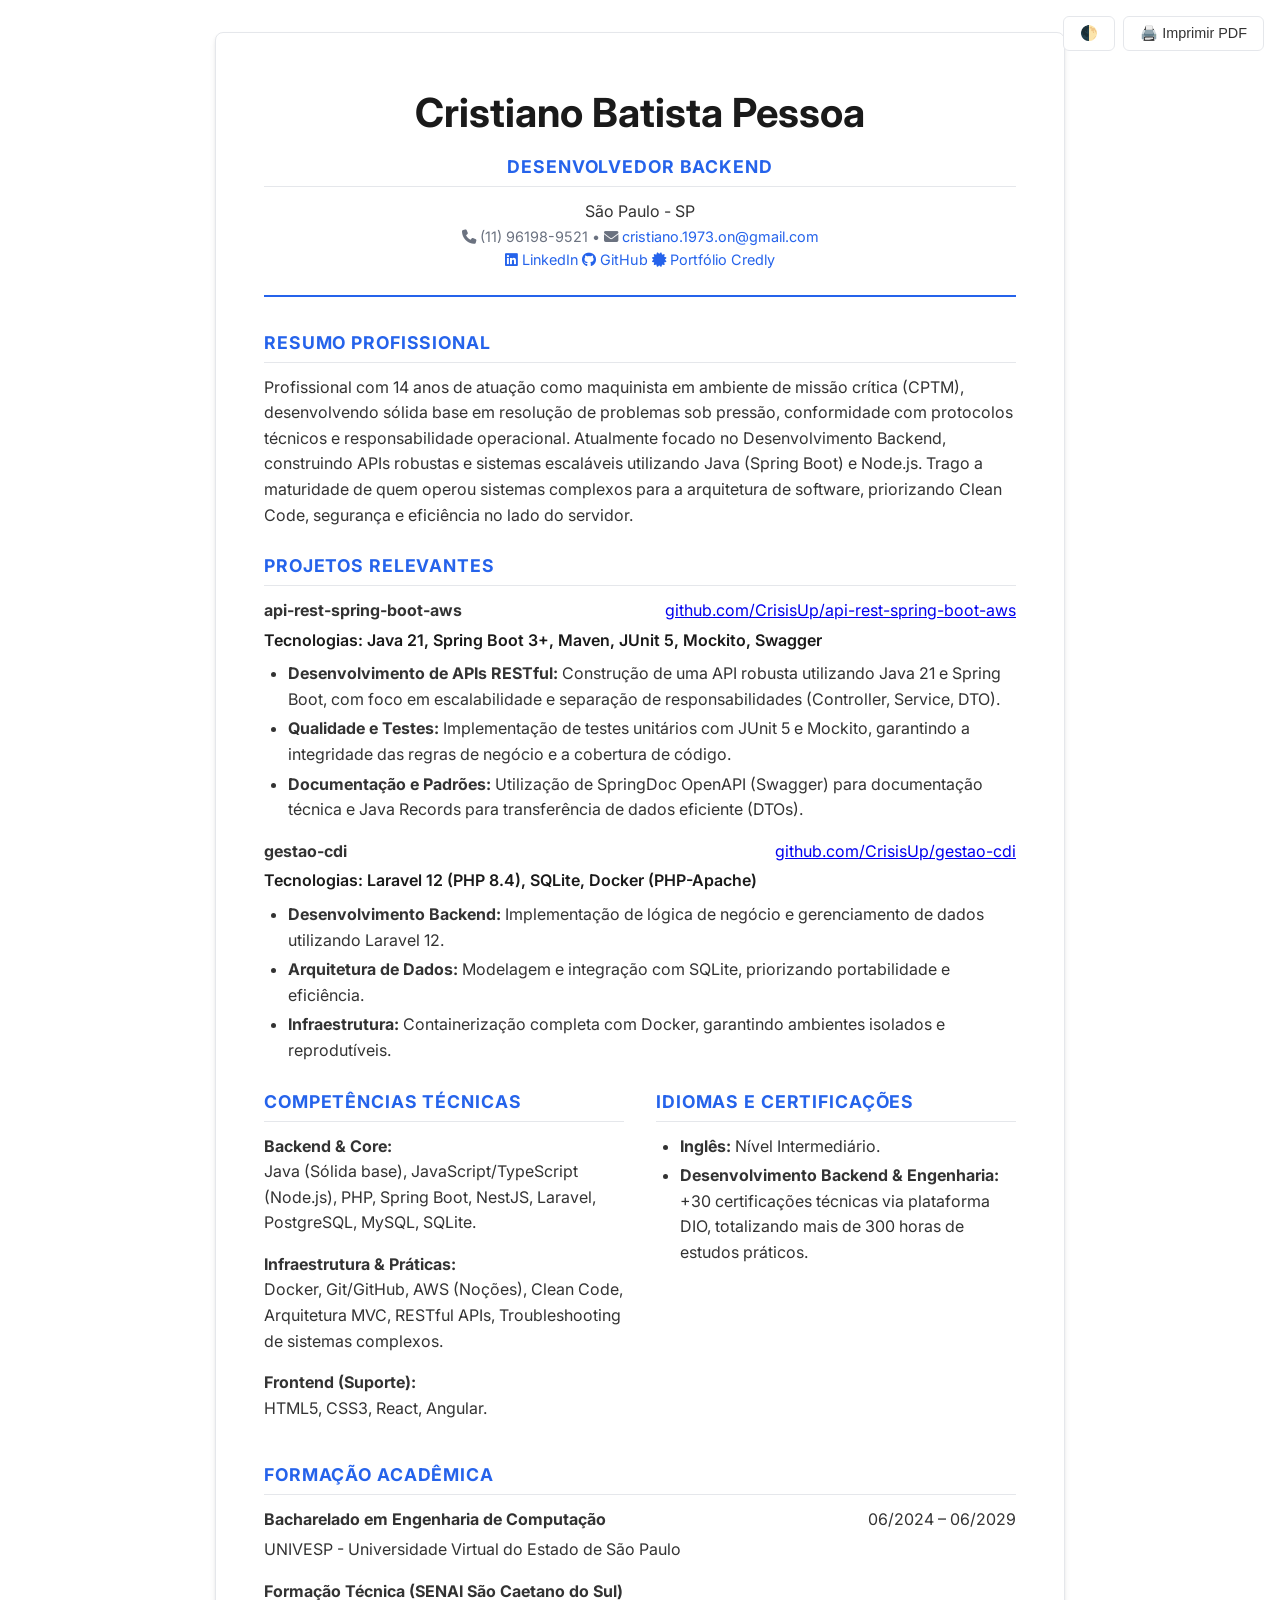
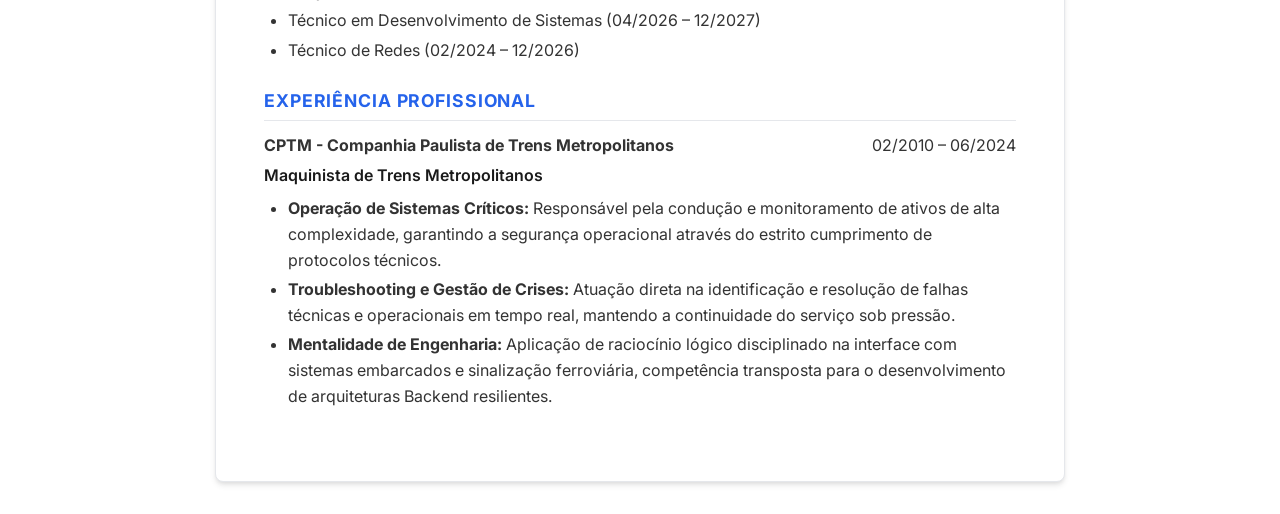
==== backend.html @ 1d25a144 "second commit" ====
<!DOCTYPE html>
<html lang="pt-BR">

<head>
    <meta charset="UTF-8">
    <meta name="viewport" content="width=device-width, initial-scale=1.0">
    <meta name="description"
        content="Currículo Profissional de Cristiano Batista Pessoa - Desenvolvedor Backend focado em sistemas críticos.">
    <meta name="keywords"
        content="Backend, Desenvolvedor, Java, Node, Spring Boot, PostgreSQL, Docker, CPTM, Transição de Carreira">
    <meta name="author" content="Cristiano Batista Pessoa">
    <title>Cristiano Pessoa | Desenvolvedor Backend</title>
    <link rel="stylesheet" href="styles.css">
    <link rel="preconnect" href="https://fonts.googleapis.com">
    <link rel="preconnect" href="https://fonts.gstatic.com" crossorigin>
    <link href="https://fonts.googleapis.com/css2?family=Inter:wght@400;600;700&display=swap" rel="stylesheet">
    <link rel="stylesheet" href="https://cdnjs.cloudflare.com/ajax/libs/font-awesome/6.5.1/css/all.min.css">
</head>

<body>
    <div class="controls no-print">
        <button id="theme-toggle" title="Alternar Tema">🌓</button>
        <button id="print-btn" title="Imprimir PDF">🖨️ Imprimir PDF</button>
    </div>

    <main class="resume-container">
        <header>
            <h1 id="name">Cristiano Batista Pessoa</h1>
            <h2 class="job-title">Desenvolvedor Backend</h2>
            <p id="location">São Paulo - SP</p>
            
            <div class="contact-info">
                <div class="contact-row">
                    <span><i class="fa-solid fa-phone"></i> (11) 96198-9521</span>
                    <span class="separator">•</span>
                    <span><i class="fa-solid fa-envelope"></i> <a href="mailto:cristiano.1973.on@gmail.com">cristiano.1973.on@gmail.com</a></span>
                </div>
                
                <div class="social-links">
                    <a href="https://www.linkedin.com/in/cristiano-bpessoa/" target="_blank">
                        <i class="fa-brands fa-linkedin"></i> LinkedIn
                    </a>
                    <a href="https://github.com/CrisisUp/" target="_blank">
                        <i class="fa-brands fa-github"></i> GitHub
                    </a>
                    <a href="https://www.credly.com/users/cristiano-pessoa.5ddb85f3" target="_blank">
                        <i class="fa-solid fa-certificate"></i> Portfólio Credly
                    </a>
                </div>
            </div>
        </header>

        <section id="summary">
            <h2>Resumo Profissional</h2>
            <p>Profissional com 14 anos de atuação como maquinista em ambiente de missão crítica (CPTM), desenvolvendo
                sólida base em resolução de problemas sob pressão, conformidade com protocolos técnicos e
                responsabilidade operacional. Atualmente focado no Desenvolvimento Backend, construindo APIs robustas e
                sistemas escaláveis utilizando Java (Spring Boot) e Node.js. Trago a maturidade de quem operou sistemas
                complexos para a arquitetura de software, priorizando Clean Code, segurança e eficiência no lado do
                servidor.</p>
        </section>

        <section id="projects">
            <h2>Projetos Relevantes</h2>
            <div class="experience-item">
                <div class="exp-header">
                    <strong>api-rest-spring-boot-aws</strong>
                    <span><a href="https://github.com/CrisisUp/api-rest-spring-boot-aws"
                            target="_blank">github.com/CrisisUp/api-rest-spring-boot-aws</a></span>
                </div>
                <p class="role">Tecnologias: Java 21, Spring Boot 3+, Maven, JUnit 5, Mockito, Swagger</p>
                <ul>
                    <li><strong>Desenvolvimento de APIs RESTful:</strong> Construção de uma API robusta utilizando Java
                        21 e Spring Boot, com foco em escalabilidade e separação de responsabilidades (Controller,
                        Service, DTO).</li>
                    <li><strong>Qualidade e Testes:</strong> Implementação de testes unitários com JUnit 5 e Mockito,
                        garantindo a integridade das regras de negócio e a cobertura de código.</li>
                    <li><strong>Documentação e Padrões:</strong> Utilização de SpringDoc OpenAPI (Swagger) para
                        documentação técnica e Java Records para transferência de dados eficiente (DTOs).</li>
                </ul>
            </div>

            <div class="experience-item">
                <div class="exp-header">
                    <strong>gestao-cdi</strong>
                    <span><a href="https://github.com/CrisisUp/gestao-cdi"
                            target="_blank">github.com/CrisisUp/gestao-cdi</a></span>
                </div>
                <p class="role">Tecnologias: Laravel 12 (PHP 8.4), SQLite, Docker (PHP-Apache)</p>
                <ul>
                    <li><strong>Desenvolvimento Backend:</strong> Implementação de lógica de negócio e gerenciamento de
                        dados utilizando Laravel 12.</li>
                    <li><strong>Arquitetura de Dados:</strong> Modelagem e integração com SQLite, priorizando
                        portabilidade e eficiência.</li>
                    <li><strong>Infraestrutura:</strong> Containerização completa com Docker, garantindo ambientes
                        isolados e reprodutíveis.</li>
                </ul>
            </div>
        </section>

        <div class="grid-columns">
            <section id="skills">
                <h2>Competências Técnicas</h2>
                <div class="skills-grid">
                    <div>
                        <strong>Backend & Core:</strong>
                        <p>Java (Sólida base), JavaScript/TypeScript (Node.js), PHP, Spring Boot, NestJS, Laravel,
                            PostgreSQL, MySQL, SQLite.</p>
                    </div>
                    <div>
                        <strong>Infraestrutura & Práticas:</strong>
                        <p>Docker, Git/GitHub, AWS (Noções), Clean Code, Arquitetura MVC, RESTful APIs, Troubleshooting
                            de sistemas complexos.</p>
                    </div>
                    <div>
                        <strong>Frontend (Suporte):</strong>
                        <p>HTML5, CSS3, React, Angular.</p>
                    </div>
                </div>
            </section>

            <section id="certifications">
                <h2>Idiomas e Certificações</h2>
                <ul>
                    <li><strong>Inglês:</strong> Nível Intermediário.</li>
                    <li><strong>Desenvolvimento Backend & Engenharia:</strong> +30 certificações técnicas via plataforma
                        DIO, totalizando
                        mais de 300 horas de estudos práticos.</li>
                </ul>
            </section>
        </div>

        <section id="education">
            <h2>Formação Acadêmica</h2>
            <div class="education-item">
                <div class="edu-header">
                    <strong>Bacharelado em Engenharia de Computação</strong>
                    <span>06/2024 – 06/2029</span>
                </div>
                <p>UNIVESP - Universidade Virtual do Estado de São Paulo</p>
            </div>

            <div class="education-item">
                <div class="edu-header">
                    <strong>Formação Técnica (SENAI São Caetano do Sul)</strong>
                </div>
                <ul>
                    <li>Técnico em Desenvolvimento de Sistemas <span>(04/2026 – 12/2027)</span></li>
                    <li>Técnico de Redes <span>(02/2024 – 12/2026)</span></li>
                </ul>
            </div>
        </section>

        <section id="experience">
            <h2>Experiência Profissional</h2>
            <div class="experience-item">
                <div class="exp-header">
                    <strong>CPTM - Companhia Paulista de Trens Metropolitanos</strong>
                    <span>02/2010 – 06/2024</span>
                </div>
                <p class="role">Maquinista de Trens Metropolitanos</p>
                <ul>
                    <li><strong>Operação de Sistemas Críticos:</strong> Responsável pela condução e monitoramento de
                        ativos de alta complexidade, garantindo a segurança operacional através do estrito cumprimento
                        de protocolos técnicos.</li>
                    <li><strong>Troubleshooting e Gestão de Crises:</strong> Atuação direta na identificação e resolução
                        de falhas técnicas e operacionais em tempo real, mantendo a continuidade do serviço sob pressão.
                    </li>
                    <li><strong>Mentalidade de Engenharia:</strong> Aplicação de raciocínio lógico disciplinado na
                        interface com sistemas embarcados e sinalização ferroviária, competência transposta para o
                        desenvolvimento de arquiteturas Backend resilientes.</li>
                </ul>
            </div>
        </section>
    </main>

    <script src="script.js"></script>
</body>

</html>
---- styles.css ----
:root {
    --bg-color: #ffffff;
    --text-color: #333333;
    --heading-color: #1a1a1a;
    --accent-color: #2563eb;
    --border-color: #e5e7eb;
    --secondary-text: #6b7280;
    --container-width: 850px;
}

[data-theme="dark"] {
    --bg-color: #111827;
    --text-color: #e5e7eb;
    --heading-color: #f9fafb;
    --accent-color: #60a5fa;
    --border-color: #374151;
    --secondary-text: #9ca3af;
}

* {
    margin: 0;
    padding: 0;
    box-sizing: border-box;
}

body {
    font-family: 'Inter', -apple-system, BlinkMacSystemFont, "Segoe UI", Roboto, sans-serif;
    background-color: var(--bg-color);
    color: var(--text-color);
    line-height: 1.6;
    transition: background-color 0.3s, color 0.3s;
}

.resume-container {
    max-width: var(--container-width);
    margin: 2rem auto;
    padding: 3rem;
    background: var(--bg-color);
    box-shadow: 0 4px 6px -1px rgba(0, 0, 0, 0.1), 0 2px 4px -1px rgba(0, 0, 0, 0.06);
    border-radius: 8px;
    border: 1px solid var(--border-color);
}

header {
    text-align: center;
    border-bottom: 2px solid var(--accent-color);
    padding-bottom: 1.5rem;
    margin-bottom: 2rem;
}

header h1 {
    font-size: 2.5rem;
    color: var(--heading-color);
    margin-bottom: 0.5rem;
}

.contact-info {
    font-size: 0.9rem;
    color: var(--secondary-text);
}

.contact-info a {
    color: var(--accent-color);
    text-decoration: none;
}

.contact-info a:hover {
    text-decoration: underline;
}

section {
    margin-bottom: 1.5rem;
}

h2 {
    font-size: 1.1rem;
    color: var(--accent-color);
    text-transform: uppercase;
    letter-spacing: 0.05em;
    border-bottom: 1px solid var(--border-color);
    padding-bottom: 0.3rem;
    margin-bottom: 0.75rem;
}

.experience-item, .education-item {
    margin-bottom: 1rem;
}

.exp-header, .edu-header {
    display: flex;
    justify-content: space-between;
    align-items: baseline;
    margin-bottom: 0.25rem;
}

.role {
    font-weight: 600;
    color: var(--heading-color);
    margin-bottom: 0.5rem;
}

ul {
    list-style-type: disc;
    margin-left: 1.5rem;
}

li {
    margin-bottom: 0.25rem;
}

.grid-columns {
    display: grid;
    grid-template-columns: 1fr 1fr;
    gap: 2rem;
}

.skills-grid div {
    margin-bottom: 1rem;
}

/* Controls */
.controls {
    position: fixed;
    top: 1rem;
    right: 1rem;
    display: flex;
    gap: 0.5rem;
    z-index: 100;
}

button {
    padding: 0.5rem 1rem;
    border: 1px solid var(--border-color);
    background: var(--bg-color);
    color: var(--text-color);
    border-radius: 6px;
    cursor: pointer;
    font-size: 0.9rem;
    display: flex;
    align-items: center;
    gap: 0.5rem;
    transition: all 0.2s;
}

button:hover {
    background: var(--border-color);
}

/* Print Optimization */
@media print {
    @page {
        margin: 0.5cm 0.5cm;
    }

    .no-print {
        display: none !important;
    }

    body {
        background: white !important;
        color: black !important;
        font-size: 9pt;
        line-height: 1.2;
    }

    .resume-container {
        margin: 0;
        padding: 0;
        box-shadow: none;
        border: none;
        max-width: 100%;
        width: 100%;
    }

    header {
        padding-bottom: 0.3rem;
        margin-bottom: 0.5rem;
        border-bottom-width: 1pt;
    }

    header h1 {
        font-size: 14pt;
        margin-bottom: 0.1rem;
    }

    .contact-info {
        font-size: 8pt;
    }

    section {
        margin-bottom: 0.5rem;
    }

    h2 {
        font-size: 9.5pt;
        padding-bottom: 0.1rem;
        margin-bottom: 0.25rem;
        border-bottom-width: 0.8pt;
        color: #1a1a1a;
    }

    .experience-item, .education-item {
        margin-bottom: 0.3rem;
    }

    .role {
        margin-bottom: 0.05rem;
        font-size: 9pt;
    }

    ul {
        margin-left: 0.8rem;
    }

    li {
        margin-bottom: 0.01rem;
    }

    .grid-columns {
        gap: 0.5rem;
    }

    .skills-grid div {
        margin-bottom: 0.2rem;
    }

    .contact-info a {
        color: black;
        text-decoration: none;
    }
}

/* Responsive */
@media (max-width: 768px) {
    .resume-container {
        margin: 1rem;
        padding: 1.5rem;
    }

    .exp-header, .edu-header {
        flex-direction: column;
    }

    .grid-columns {
        grid-template-columns: 1fr;
    }

    header h1 {
        font-size: 1.8rem;
    }
}
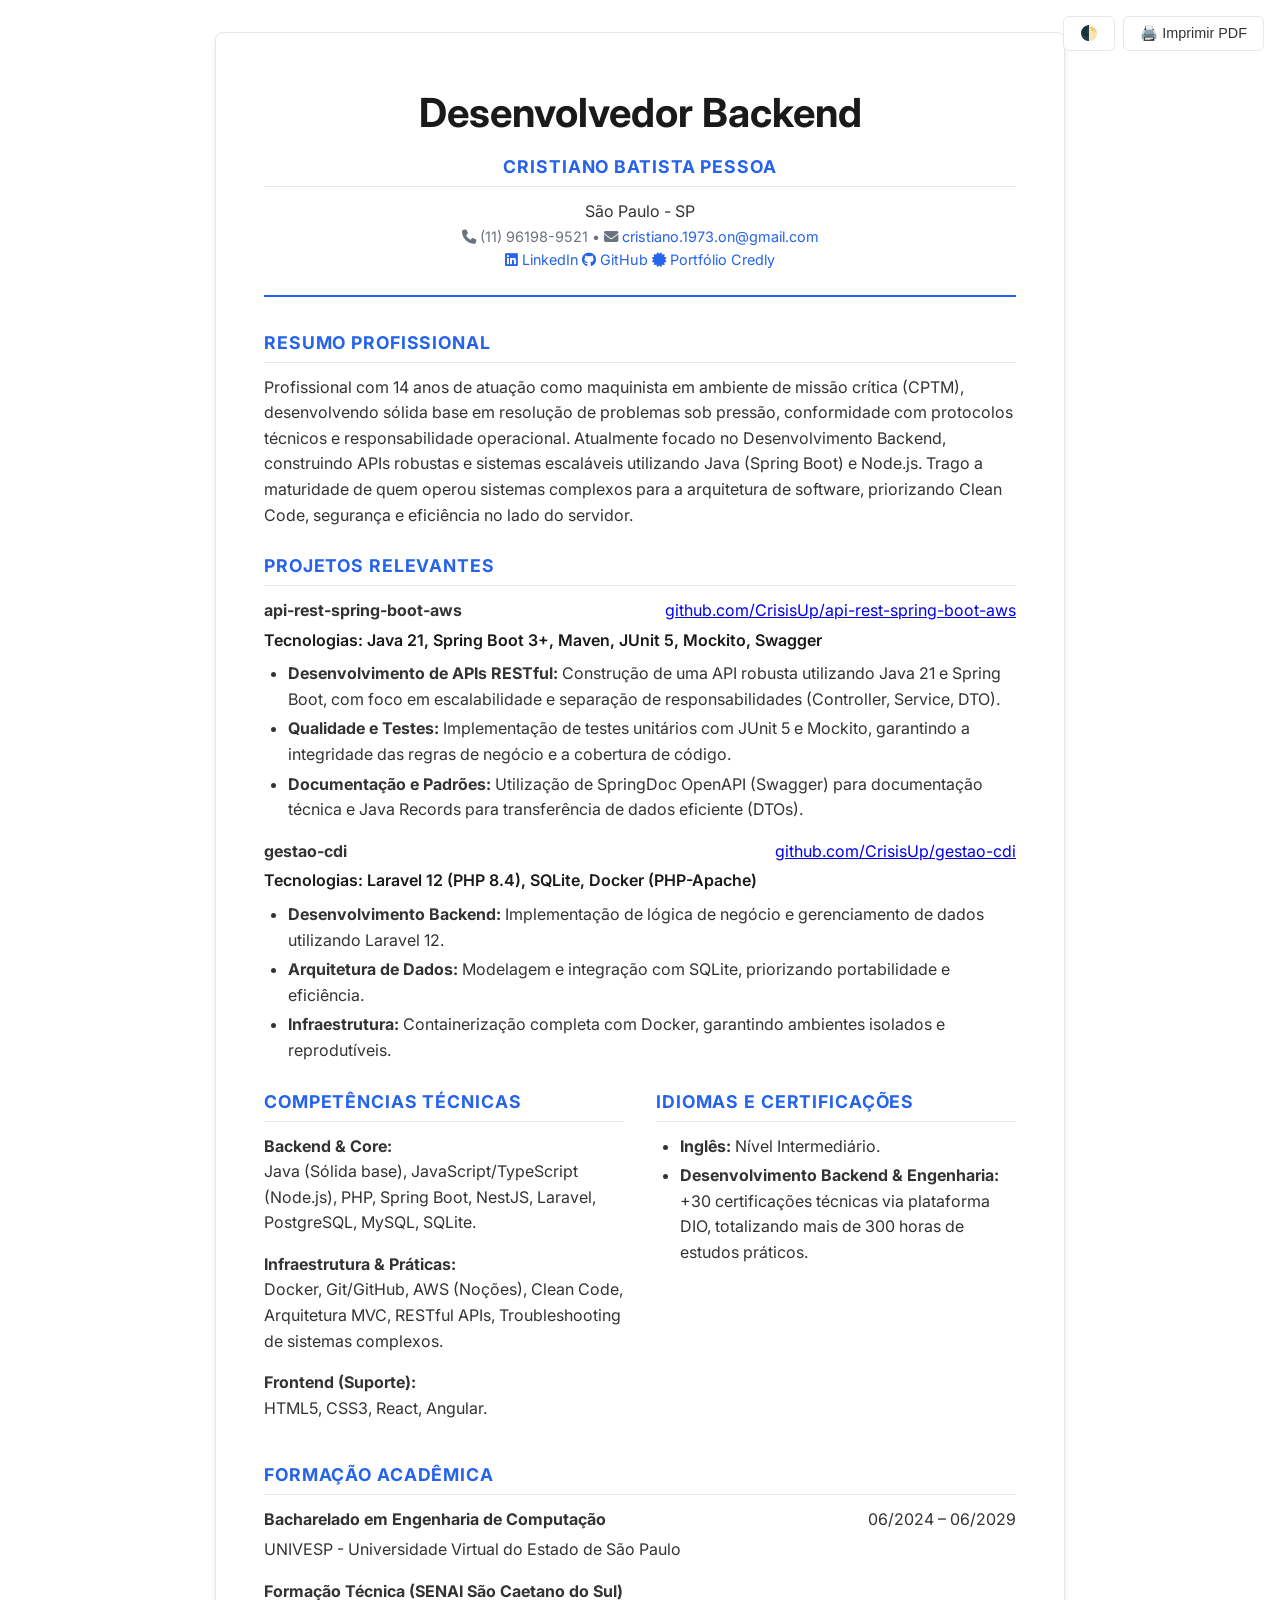
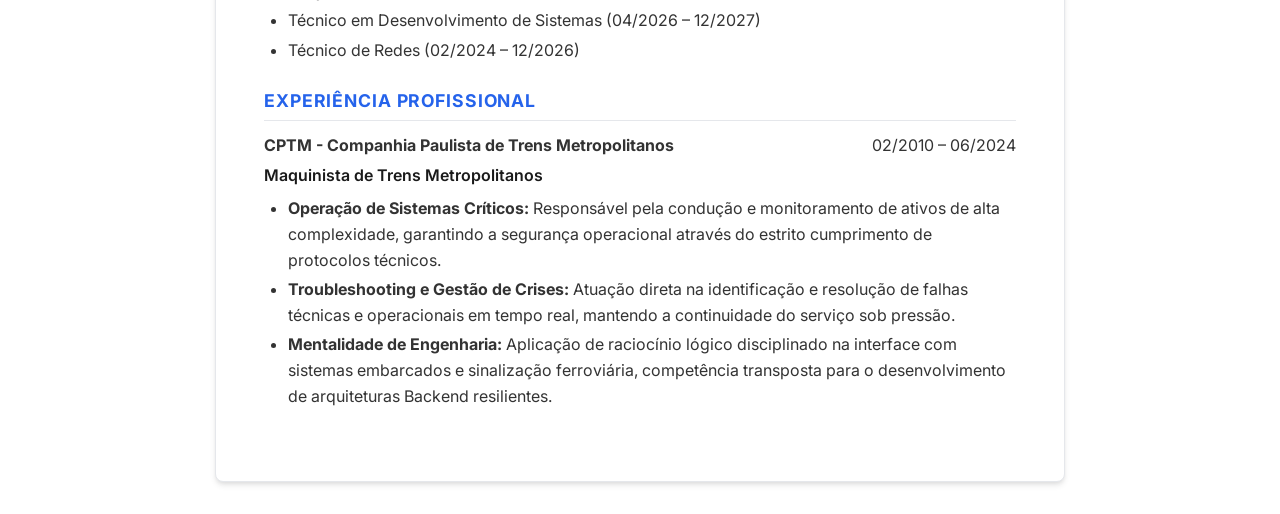
==== commit 4cf711da: "second commit" ====
--- a/backend.html
+++ b/backend.html
@@ -25,17 +25,18 @@
 
     <main class="resume-container">
         <header>
-            <h1 id="name">Cristiano Batista Pessoa</h1>
-            <h2 class="job-title">Desenvolvedor Backend</h2>
+            <h1 id="name">Desenvolvedor Backend</h1>
+            <h2 class="job-title">Cristiano Batista Pessoa</h2>
             <p id="location">São Paulo - SP</p>
-            
+
             <div class="contact-info">
                 <div class="contact-row">
                     <span><i class="fa-solid fa-phone"></i> (11) 96198-9521</span>
                     <span class="separator">•</span>
-                    <span><i class="fa-solid fa-envelope"></i> <a href="mailto:cristiano.1973.on@gmail.com">cristiano.1973.on@gmail.com</a></span>
+                    <span><i class="fa-solid fa-envelope"></i> <a
+                            href="mailto:cristiano.1973.on@gmail.com">cristiano.1973.on@gmail.com</a></span>
                 </div>
-                
+
                 <div class="social-links">
                     <a href="https://www.linkedin.com/in/cristiano-bpessoa/" target="_blank">
                         <i class="fa-brands fa-linkedin"></i> LinkedIn
